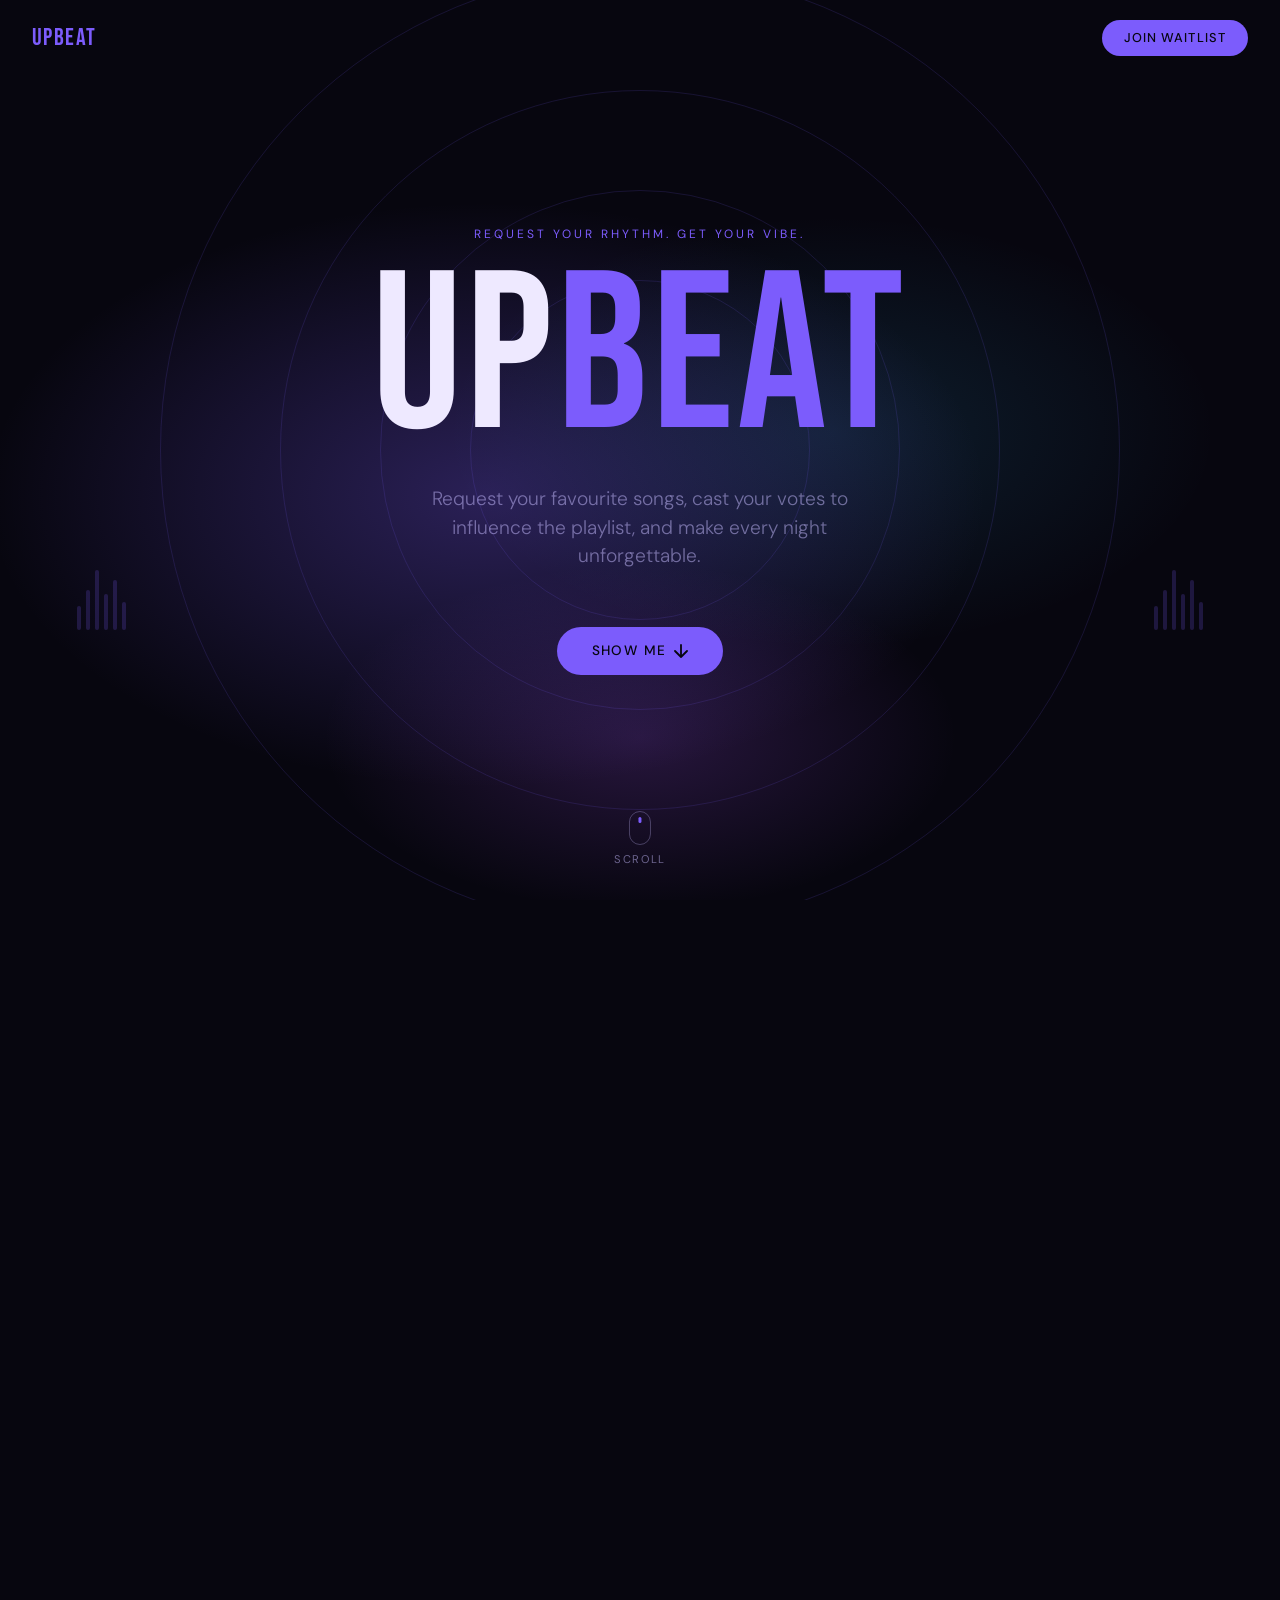
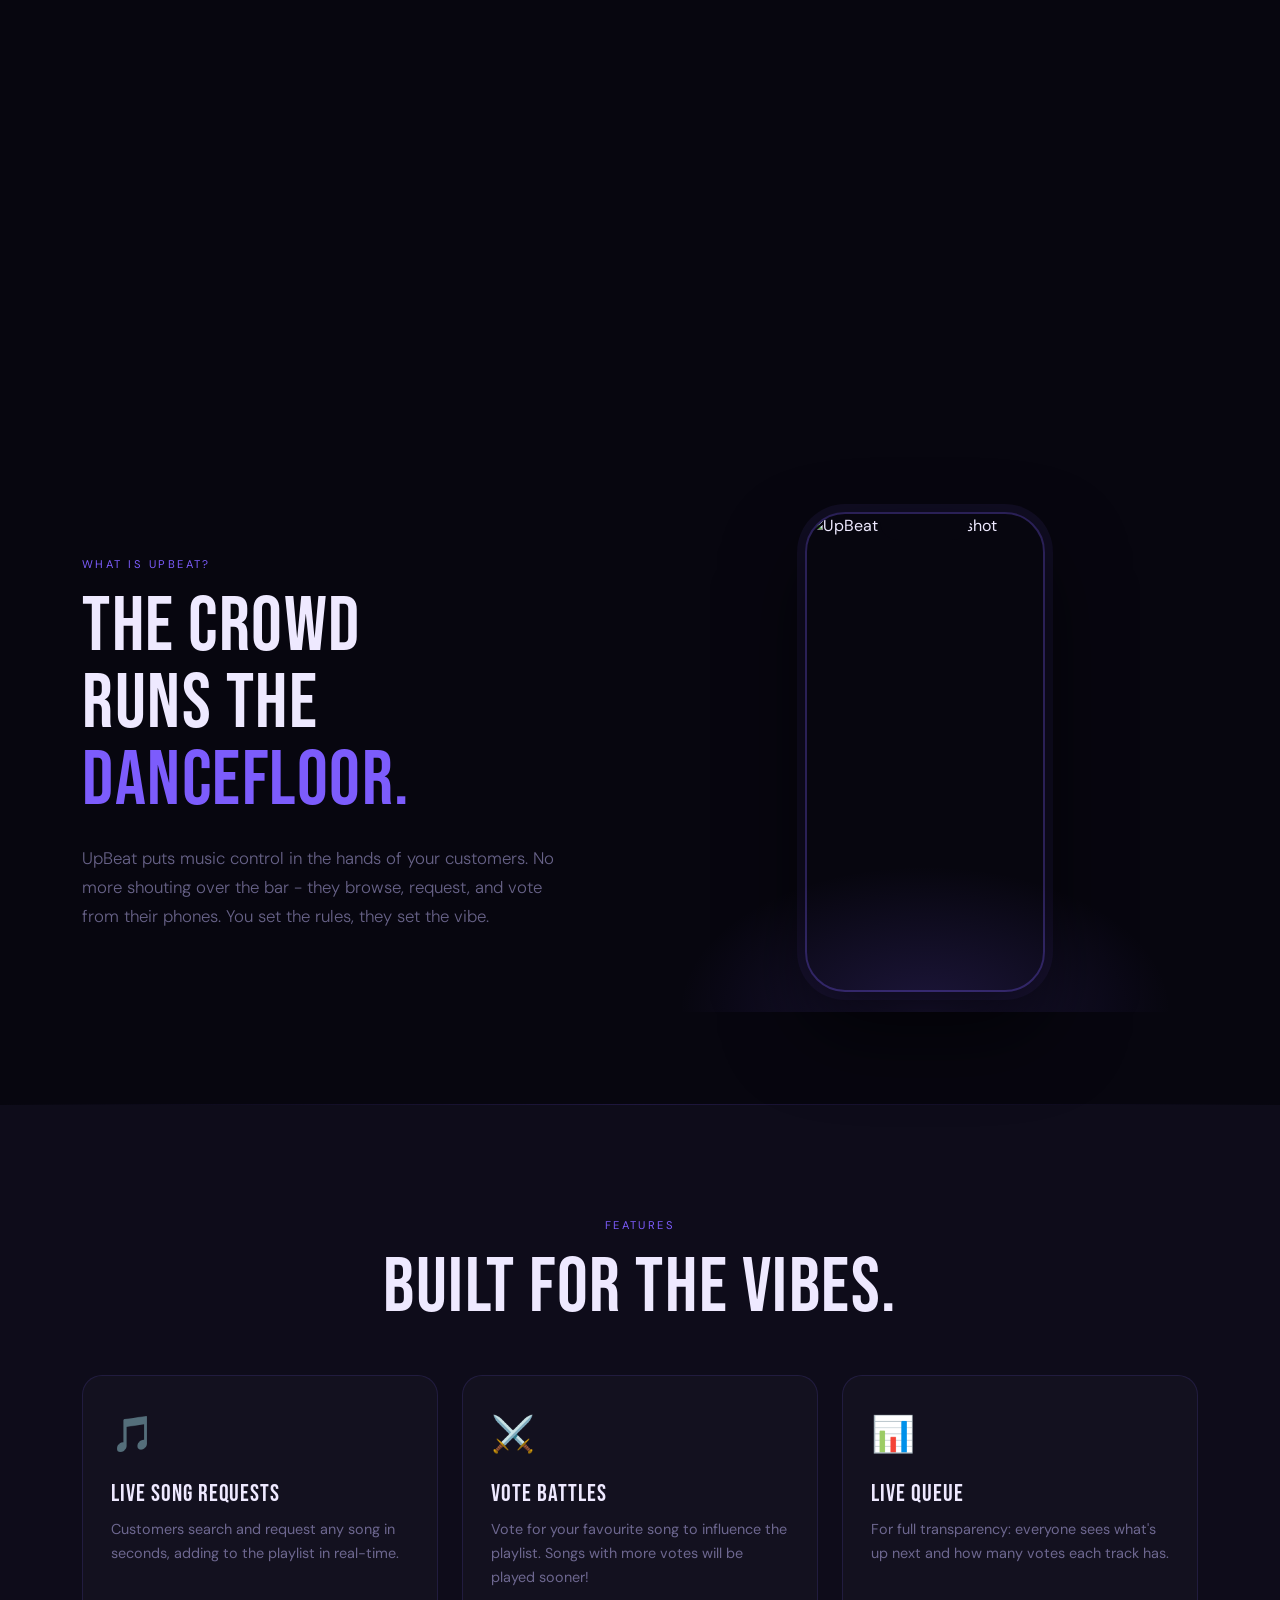
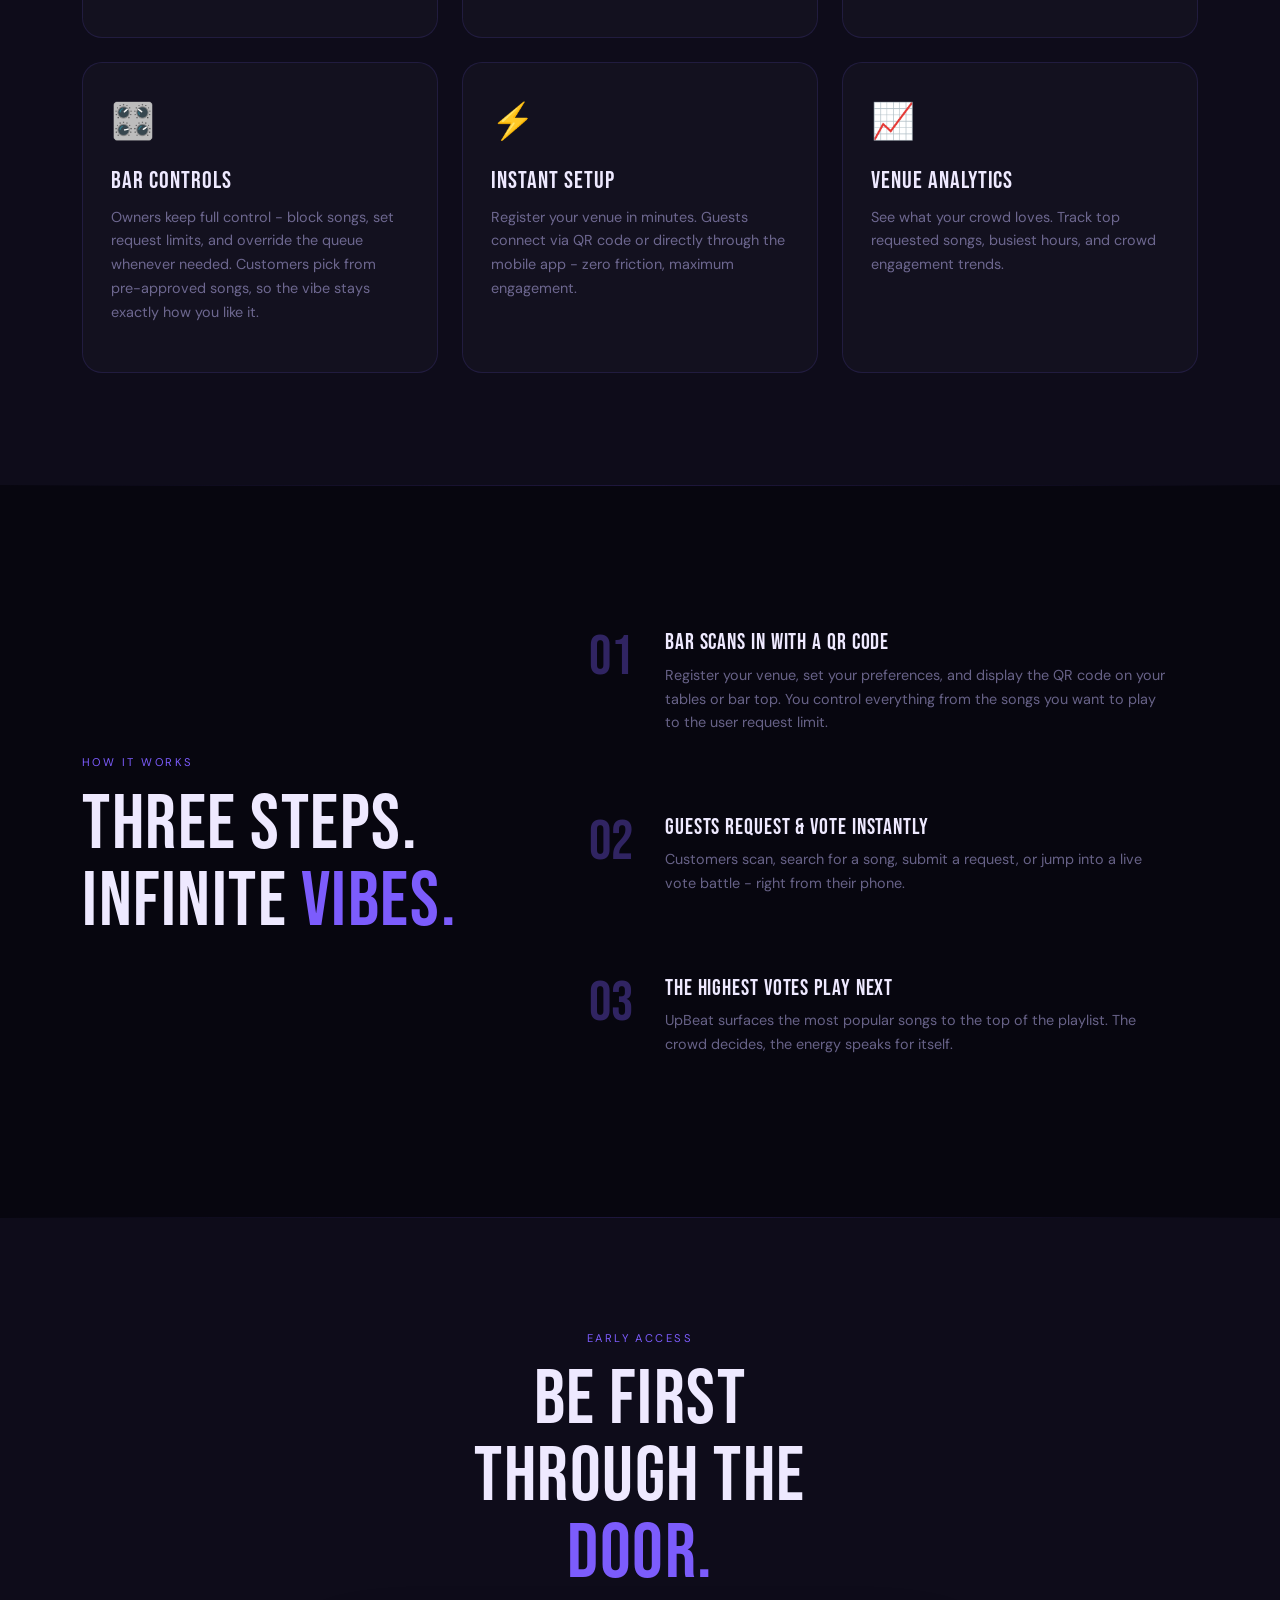
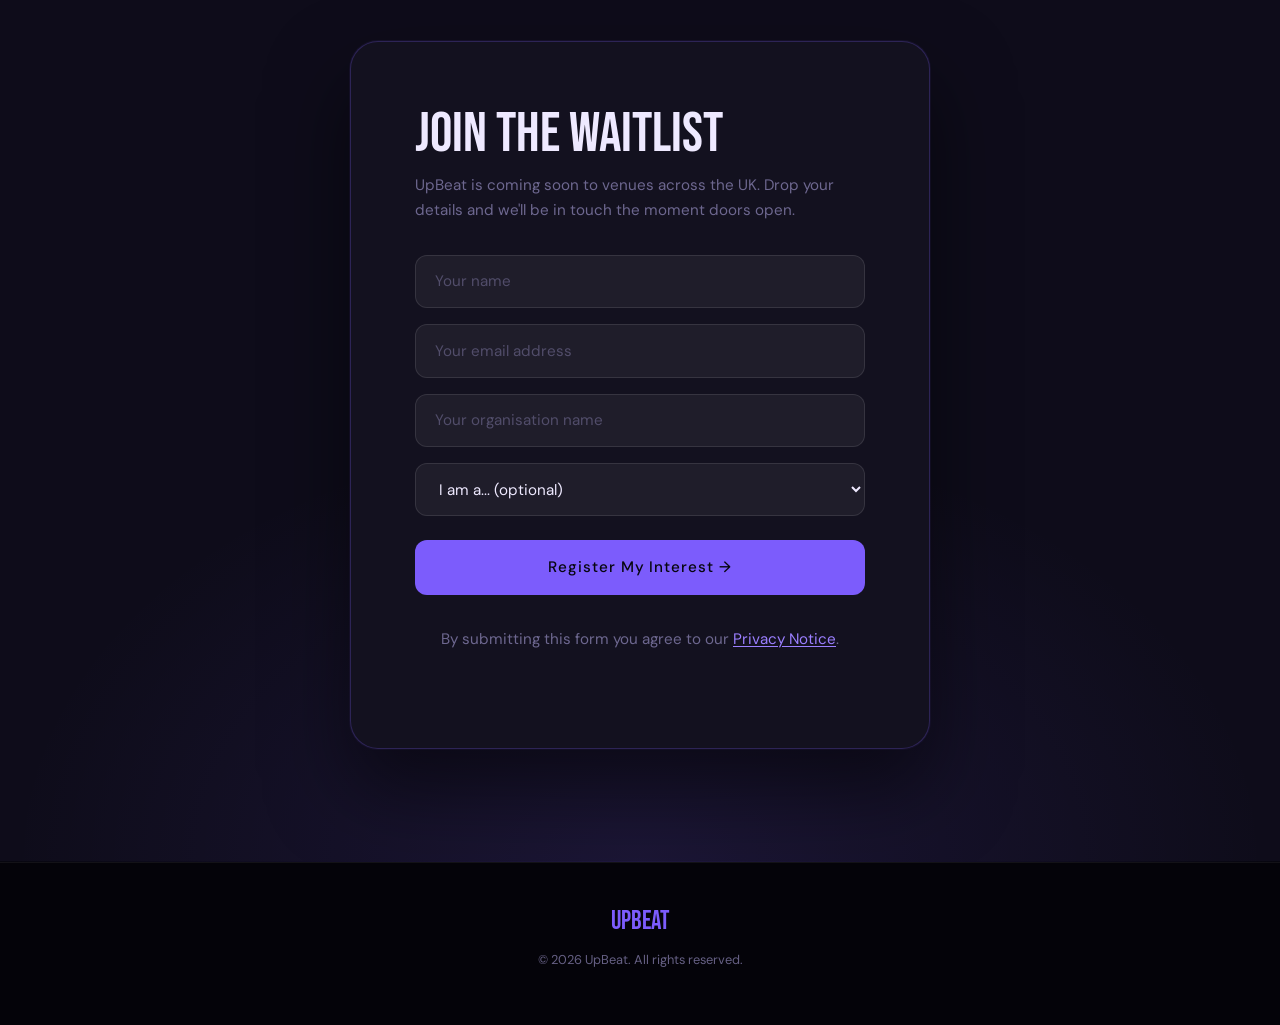
==== index.html @ 0ee744d4 "Rearrange folder structure" ====
<!DOCTYPE html>
<html lang="en">

<head>
    <meta charset="UTF-8" />
    <meta name="viewport" content="width=device-width, initial-scale=1.0" />

    <title>UpBeat - Request your rhythm. Get your vibe.</title>
    <link rel="icon" type="image/x-icon" href="images/favicon.png">

    <link href="https://cdn.jsdelivr.net/npm/bootstrap@5.3.3/dist/css/bootstrap.min.css" rel="stylesheet" />
    <link
        href="https://fonts.googleapis.com/css2?family=Bebas+Neue&family=DM+Sans:ital,opsz,wght@0,9..40,300;0,9..40,400;0,9..40,500;1,9..40,300&display=swap"
        rel="stylesheet" />
    <link href="css/styles.css" rel="stylesheet" />
</head>

<body>
    <!-- NAV -->
    <nav id="main-nav">
        <span class="nav-logo">UpBeat</span>
        <a href="#waitlist" class="nav-cta">Join Waitlist</a>
    </nav>

    <!-- HERO -->
    <section id="hero">
        <div class="hero-glow"></div>
        <div class="rings">
            <div class="ring"></div>
            <div class="ring"></div>
            <div class="ring"></div>
            <div class="ring"></div>
        </div>
        <div class="soundbars left">
            <div class="bar"></div>
            <div class="bar"></div>
            <div class="bar"></div>
            <div class="bar"></div>
            <div class="bar"></div>
            <div class="bar"></div>
        </div>
        <div class="soundbars right">
            <div class="bar"></div>
            <div class="bar"></div>
            <div class="bar"></div>
            <div class="bar"></div>
            <div class="bar"></div>
            <div class="bar"></div>
        </div>
        <div class="hero-content">
            <p class="hero-eyebrow">Request your rhythm. Get your vibe.</p>
            <h1 class="hero-title">UP<span>BEAT</span></h1>
            <p class="hero-sub">Request your favourite songs, cast your votes to influence the playlist, and make every night unforgettable.</p>
            <a href="#" class="hero-btn" id="show-me-btn">
                Show Me
                <svg width="14" height="14" viewBox="0 0 14 14" fill="none">
                    <path d="M7 1v12M1 7l6 6 6-6" stroke="currentColor" stroke-width="1.8" stroke-linecap="round" stroke-linejoin="round" />
                </svg>
            </a>
        </div>
        <div class="scroll-hint">
            <div class="mouse"></div><span>Scroll</span>
        </div>
    </section>

    <!-- LOGO ZOOM ZONE -->
    <div id="zoom-zone">
        <div id="zoom-overlay">
            <span id="zoom-logo">UPBEAT</span>
        </div>
    </div>

    <!-- MAIN CONTENT -->
    <div id="main-content">

        <!-- What is UpBeat? -->
        <section class="section-dark" id="intro">
            <div class="container">
                <div class="row align-items-center gy-5">
                    <div class="col-lg-6 reveal">
                        <p class="label">What is UpBeat?</p>
                        <h2 class="section-title mb-4">The crowd<br />runs the<br /><span style="color:var(--primary)">dancefloor.</span></h2>
                        <p class="section-body">UpBeat puts music control in the hands of your customers. No more shouting over the bar - they browse, request, and vote from their phones. You set the rules, they set the vibe.</p>
                    </div>
                    <div class="col-lg-6 reveal" style="transition-delay:0.15s">
                        <div style="position:relative;">
                            <div class="phone-glow"></div>
                            <div class="phone-mock">
                                <img src="./app-screenshot.png" alt="UpBeat app screenshot" style="width:100%;height:100%;object-fit:cover;display:block;" />
                            </div>
                        </div>
                    </div>
                </div>
            </div>
        </section>

        <div class="accent-divider"></div>

        <!-- Features -->
        <section class="section-mid">
            <div class="container">
                <div class="text-center mb-5 reveal">
                    <p class="label">Features</p>
                    <h2 class="section-title">Built for the vibes.</h2>
                </div>
                <div class="row g-4">
                    <div class="col-md-6 col-lg-4 reveal" style="transition-delay:0.05s">
                        <div class="feat-card"><span class="feat-icon">🎵</span>
                            <h4>Live Song Requests</h4>
                            <p>Customers search and request any song in seconds, adding to the playlist in real-time.</p>
                        </div>
                    </div>
                    <div class="col-md-6 col-lg-4 reveal" style="transition-delay:0.1s">
                        <div class="feat-card"><span class="feat-icon">⚔️</span>
                            <h4>Vote Battles</h4>
                            <p>Vote for your favourite song to influence the playlist. Songs with more votes will be played sooner!</p>
                        </div>
                    </div>
                    <div class="col-md-6 col-lg-4 reveal" style="transition-delay:0.15s">
                        <div class="feat-card"><span class="feat-icon">📊</span>
                            <h4>Live Queue</h4>
                            <p>For full transparency: everyone sees what's up next and how many votes each track has.</p>
                        </div>
                    </div>
                    <div class="col-md-6 col-lg-4 reveal" style="transition-delay:0.2s">
                        <div class="feat-card"><span class="feat-icon">🎛️</span>
                            <h4>Bar Controls</h4>
                            <p>Owners keep full control - block songs, set request limits, and override the queue whenever needed. Customers pick from pre-approved songs, so the vibe stays exactly how you like it.</p>
                        </div>
                    </div>
                    <div class="col-md-6 col-lg-4 reveal" style="transition-delay:0.25s">
                        <div class="feat-card"><span class="feat-icon">⚡</span>
                            <h4>Instant Setup</h4>
                            <p>Register your venue in minutes. Guests connect via QR code or directly through the mobile app - zero friction, maximum engagement.</p>
                        </div>
                    </div>
                    <div class="col-md-6 col-lg-4 reveal" style="transition-delay:0.3s">
                        <div class="feat-card"><span class="feat-icon">📈</span>
                            <h4>Venue Analytics</h4>
                            <p>See what your crowd loves. Track top requested songs, busiest hours, and crowd engagement trends.</p>
                        </div>
                    </div>
                </div>
            </div>
        </section>

        <div class="accent-divider"></div>

        <!-- How It Works -->
        <section class="section-dark">
            <div class="container">
                <div class="row gy-5 align-items-center">
                    <div class="col-lg-5 reveal">
                        <p class="label">How It Works</p>
                        <h2 class="section-title mb-2">Three steps.<br />Infinite <span style="color:var(--primary)">vibes.</span></h2>
                    </div>
                    <div class="col-lg-7">
                        <div class="step reveal">
                            <div class="step-num">01</div>
                            <div class="step-text">
                                <h5>Bar scans in with a QR code</h5>
                                <p>Register your venue, set your preferences, and display the QR code on your tables or bar top. You control everything from the songs you want to play to the user request limit.</p>
                            </div>
                        </div>
                        <div class="step reveal" style="transition-delay:0.1s">
                            <div class="step-num">02</div>
                            <div class="step-text">
                                <h5>Guests request & vote instantly</h5>
                                <p>Customers scan, search for a song, submit a request, or jump into a live vote battle - right from their phone.</p>
                            </div>
                        </div>
                        <div class="step reveal" style="transition-delay:0.2s">
                            <div class="step-num">03</div>
                            <div class="step-text">
                                <h5>The highest votes play next</h5>
                                <p>UpBeat surfaces the most popular songs to the top of the playlist. The crowd decides, the energy speaks for itself.</p>
                            </div>
                        </div>
                    </div>
                </div>
            </div>
        </section>

        <div class="accent-divider"></div>

        <!-- Join Waitlist -->
        <section id="waitlist" class="section-mid">
            <div class="container">
                <div class="text-center mb-5 reveal">
                    <p class="label">Early Access</p>
                    <h2 class="section-title">Be first<br />through the<br /><span style="color:var(--primary)">door.</span></h2>
                </div>
                <div class="waitlist-box reveal">
                    <div id="form-area">
                        <h2>Join the waitlist</h2>
                        <p>UpBeat is coming soon to venues across the UK. Drop your details and we'll be in touch the moment doors open.</p>
                        <form id="waitlist-form" onsubmit="handleSubmit(event)" novalidate>
                            <div class="form-group"><input type="text" class="form-control-dark" id="wb-name" placeholder="Your name" required /></div>
                            <div class="form-group"><input type="email" class="form-control-dark" id="wb-email" placeholder="Your email address" required /></div>
                            <div class="form-group"><input type="text" class="form-control-dark" id="wb-org"  placeholder="Your organisation name" required /></div>
                            <div class="form-group">
                                <select class="form-control-dark" id="wb-role">
                                    <option value="" disabled selected>I am a... (optional)</option>
                                    <option>Venue Owner or Manager</option>
                                    <option>DJ or Entertainer</option>
                                    <option>Bartender</option>
                                    <option>Other</option>
                                </select>
                            </div>
                            <button type="submit" class="submit-btn">Register My Interest →</button>
                        </form>
                        <p></p>
                        <p class="privacy-note">By submitting this form you agree to our <a href="privacy.html">Privacy Notice</a>.</p>
                    </div>
                    <div class="success-msg" id="success-msg">
                        <div class="checkmark">🎵</div>
                        <h3>You're on the list!</h3>
                        <p>We'll be in touch as soon as UpBeat opens up. Get ready to turn up the volume.</p>
                    </div>
                </div>
            </div>
        </section>

        <div class="accent-divider"></div>

        <footer>
            <div class="footer-logo">UPBEAT</div>
            <p>© <span id="copyright-year"></span> UpBeat. All rights reserved.</p>
        </footer>
    </div>

    <script src="https://cdn.jsdelivr.net/npm/bootstrap@5.3.3/dist/js/bootstrap.bundle.min.js"></script>
    <script src="scripts/hero.js"></script>
    <script src="scripts/form.js"></script>
    <script src="scripts/footer.js"></script>
</body>

</html>
---- css/styles.css ----
:root {
    --primary: #7C5CFC;
    --primary-light: #9B7FFF;
    --secondary: #A855F7;
    --dark: #07060F;
    --mid: #0E0C1A;
    --surface: #13111F;
    --text: #EEE9FF;
    --muted: rgba(200, 190, 255, 0.5);
}

* {
    margin: 0;
    padding: 0;
    box-sizing: border-box;
}

html {
    scroll-behavior: smooth;
}

body {
    background: var(--dark);
    color: var(--text);
    font-family: 'DM Sans', sans-serif;
    overflow-x: hidden;
}

/* ── NAV ── */
nav {
    position: fixed;
    top: 0;
    left: 0;
    right: 0;
    z-index: 200;
    padding: 1.25rem 2rem;
    display: flex;
    justify-content: space-between;
    align-items: center;
    transition: background 0.4s, backdrop-filter 0.4s;
}

nav.scrolled {
    background: rgba(7, 6, 15, 0.88);
    backdrop-filter: blur(18px);
    border-bottom: 1px solid rgba(124, 92, 252, 0.18);
}

.nav-logo {
    font-family: 'Bebas Neue', sans-serif;
    font-size: 1.5rem;
    letter-spacing: 0.06em;
    color: var(--primary);
    opacity: 0;
    transition: opacity 0.4s;
}

nav.scrolled .nav-logo {
    opacity: 1;
}

.nav-cta {
    background: var(--primary);
    color: var(--dark);
    font-size: 0.8rem;
    font-weight: 500;
    letter-spacing: 0.08em;
    text-transform: uppercase;
    padding: 0.5rem 1.4rem;
    border-radius: 100px;
    text-decoration: none;
    transition: background 0.2s, transform 0.2s;
}

.nav-cta:hover {
    background: var(--primary-light);
    transform: scale(1.04);
    color: var(--dark);
}

/* ── HERO ── */
#hero {
    position: relative;
    height: 100vh;
    display: flex;
    flex-direction: column;
    align-items: center;
    justify-content: center;
    overflow: hidden;
}

.hero-glow {
    position: absolute;
    inset: 0;
    background:
        radial-gradient(ellipse 60% 50% at 38% 55%, rgba(124, 92, 252, 0.30) 0%, transparent 65%),
        radial-gradient(ellipse 50% 40% at 65% 48%, rgba(56, 189, 248, 0.13) 0%, transparent 60%),
        radial-gradient(ellipse 45% 35% at 50% 82%, rgba(168, 85, 247, 0.20) 0%, transparent 55%);
    animation: pulse-glow 4s ease-in-out infinite alternate;
}

@keyframes pulse-glow {
    from {
        opacity: 0.7;
        transform: scale(1);
    }

    to {
        opacity: 1;
        transform: scale(1.08);
    }
}

.rings {
    position: absolute;
    top: 50%;
    left: 50%;
    transform: translate(-50%, -50%);
    pointer-events: none;
}

.ring {
    position: absolute;
    border-radius: 50%;
    border: 1px solid rgba(124, 92, 252, 0.15);
    top: 50%;
    left: 50%;
    transform: translate(-50%, -50%);
    animation: ring-expand 5s ease-out infinite;
}

.ring:nth-child(1) {
    width: 340px;
    height: 340px;
    animation-delay: 0s;
}

.ring:nth-child(2) {
    width: 520px;
    height: 520px;
    animation-delay: 1s;
}

.ring:nth-child(3) {
    width: 720px;
    height: 720px;
    animation-delay: 2s;
}

.ring:nth-child(4) {
    width: 960px;
    height: 960px;
    animation-delay: 3s;
}

@keyframes ring-expand {
    0% {
        opacity: 0;
        transform: translate(-50%, -50%) scale(0.6);
    }

    30% {
        opacity: 1;
    }

    100% {
        opacity: 0;
        transform: translate(-50%, -50%) scale(1.15);
    }
}

.soundbars {
    position: absolute;
    bottom: 30%;
    display: flex;
    gap: 5px;
    align-items: flex-end;
    opacity: 0.2;
}

.soundbars.left {
    left: 6%;
}

.soundbars.right {
    right: 6%;
}

.bar {
    width: 4px;
    border-radius: 2px;
    background: var(--primary);
    animation: bar-dance 1.2s ease-in-out infinite alternate;
}

.bar:nth-child(1) {
    height: 24px;
    animation-delay: 0.0s;
}

.bar:nth-child(2) {
    height: 40px;
    animation-delay: 0.2s;
}

.bar:nth-child(3) {
    height: 60px;
    animation-delay: 0.1s;
}

.bar:nth-child(4) {
    height: 36px;
    animation-delay: 0.3s;
}

.bar:nth-child(5) {
    height: 50px;
    animation-delay: 0.15s;
}

.bar:nth-child(6) {
    height: 28px;
    animation-delay: 0.25s;
}

@keyframes bar-dance {
    from {
        transform: scaleY(0.4);
    }

    to {
        transform: scaleY(1.0);
    }
}

.hero-content {
    position: relative;
    z-index: 2;
    text-align: center;
    padding: 0 1.5rem;
}

.hero-eyebrow {
    font-size: 0.75rem;
    letter-spacing: 0.25em;
    text-transform: uppercase;
    color: var(--primary);
    margin-bottom: 1rem;
    opacity: 0;
    animation: fade-up 0.8s 0.3s forwards;
}

.hero-title {
    font-family: 'Bebas Neue', sans-serif;
    font-size: clamp(5rem, 18vw, 14rem);
    line-height: 0.9;
    letter-spacing: 0.02em;
    color: var(--text);
    opacity: 0;
    animation: fade-up 0.8s 0.5s forwards;
}

.hero-title span {
    color: var(--primary);
}

.hero-sub {
    margin-top: 1.5rem;
    font-size: clamp(0.95rem, 2.5vw, 1.2rem);
    color: var(--muted);
    font-weight: 300;
    max-width: 420px;
    margin-left: auto;
    margin-right: auto;
    opacity: 0;
    animation: fade-up 0.8s 0.7s forwards;
}

.hero-btn {
    display: inline-flex;
    align-items: center;
    gap: 0.5rem;
    margin-top: 2.5rem;
    background: var(--primary);
    color: var(--dark);
    font-weight: 500;
    font-size: 0.85rem;
    letter-spacing: 0.1em;
    text-transform: uppercase;
    padding: 0.85rem 2.2rem;
    border-radius: 100px;
    text-decoration: none;
    opacity: 0;
    animation: fade-up 0.8s 0.9s forwards;
    transition: transform 0.2s, background 0.2s, box-shadow 0.2s;
}

.hero-btn:hover {
    transform: scale(1.05);
    background: var(--primary-light);
    color: var(--dark);
    box-shadow: 0 0 32px rgba(124, 92, 252, 0.5);
}

.hero-btn svg {
    transition: transform 0.2s;
}

.hero-btn:hover svg {
    transform: translateY(3px);
}

@keyframes fade-up {
    from {
        opacity: 0;
        transform: translateY(24px);
    }

    to {
        opacity: 1;
        transform: translateY(0);
    }
}

.scroll-hint {
    position: absolute;
    bottom: 2rem;
    left: 50%;
    transform: translateX(-50%);
    z-index: 2;
    display: flex;
    flex-direction: column;
    align-items: center;
    gap: 0.4rem;
    color: var(--muted);
    font-size: 0.7rem;
    letter-spacing: 0.15em;
    text-transform: uppercase;
    opacity: 0;
    animation: fade-in 1s 1.5s forwards;
}

.scroll-hint .mouse {
    width: 22px;
    height: 34px;
    border: 1.5px solid rgba(200, 190, 255, 0.3);
    border-radius: 11px;
    position: relative;
}

.scroll-hint .mouse::before {
    content: '';
    position: absolute;
    width: 3px;
    height: 6px;
    background: var(--primary);
    border-radius: 2px;
    top: 5px;
    left: 50%;
    transform: translateX(-50%);
    animation: scroll-dot 1.8s ease-in-out infinite;
}

@keyframes scroll-dot {

    0%,
    100% {
        opacity: 1;
        transform: translateX(-50%) translateY(0);
    }

    70% {
        opacity: 0;
        transform: translateX(-50%) translateY(10px);
    }
}

@keyframes fade-in {
    to {
        opacity: 1;
    }
}

/* ── LOGO ZOOM ── */
#zoom-zone {
    position: relative;
    height: 300vh;
}

#zoom-overlay {
    position: fixed;
    inset: 0;
    z-index: 10;
    display: flex;
    align-items: center;
    justify-content: center;
    pointer-events: none;
    opacity: 0;
    transition: opacity 0.05s linear;
}

#zoom-logo {
    font-family: 'Bebas Neue', sans-serif;
    font-size: clamp(4rem, 14vw, 10rem);
    color: var(--primary);
    letter-spacing: 0.06em;
    transform-origin: center center;
    will-change: transform, opacity;
    display: block;
}

/* ── SECTIONS ── */
.section-dark {
    background: var(--dark);
    padding: 7rem 0;
}

.section-mid {
    background: var(--mid);
    padding: 7rem 0;
}

.label {
    font-size: 0.7rem;
    letter-spacing: 0.22em;
    text-transform: uppercase;
    color: var(--primary);
    margin-bottom: 1rem;
}

.section-title {
    font-family: 'Bebas Neue', sans-serif;
    font-size: clamp(2.6rem, 6vw, 5rem);
    line-height: 1;
    letter-spacing: 0.02em;
}

.section-body {
    color: var(--muted);
    font-size: 1.05rem;
    font-weight: 300;
    line-height: 1.75;
    max-width: 480px;
}

.feat-card {
    background: var(--surface);
    border: 1px solid rgba(124, 92, 252, 0.14);
    border-radius: 20px;
    padding: 2rem 1.75rem;
    height: 100%;
    transition: border-color 0.3s, transform 0.3s, box-shadow 0.3s;
    position: relative;
    overflow: hidden;
}

.feat-card::before {
    content: '';
    position: absolute;
    inset: 0;
    background: radial-gradient(circle at top left, rgba(124, 92, 252, 0.09) 0%, transparent 60%);
    opacity: 0;
    transition: opacity 0.3s;
}

.feat-card:hover {
    border-color: rgba(124, 92, 252, 0.5);
    transform: translateY(-6px);
    box-shadow: 0 24px 60px rgba(0, 0, 0, 0.5);
}

.feat-card:hover::before {
    opacity: 1;
}

.feat-icon {
    font-size: 2.2rem;
    margin-bottom: 1.2rem;
    display: block;
}

.feat-card h4 {
    font-family: 'Bebas Neue', sans-serif;
    font-size: 1.5rem;
    letter-spacing: 0.04em;
    margin-bottom: 0.6rem;
}

.feat-card p {
    font-size: 0.9rem;
    color: var(--muted);
    line-height: 1.65;
}

.step {
    display: flex;
    gap: 1.75rem;
    align-items: flex-start;
    padding: 2rem;
    border-radius: 16px;
    transition: background 0.3s;
}

.step:hover {
    background: rgba(124, 92, 252, 0.06);
}

.step-num {
    font-family: 'Bebas Neue', sans-serif;
    font-size: 3.5rem;
    color: var(--primary);
    opacity: 0.35;
    line-height: 1;
    min-width: 3rem;
}

.step-text h5 {
    font-family: 'Bebas Neue', sans-serif;
    font-size: 1.4rem;
    letter-spacing: 0.04em;
    margin-bottom: 0.4rem;
}

.step-text p {
    font-size: 0.9rem;
    color: var(--muted);
    line-height: 1.65;
}

.phone-mock {
    position: relative;
    width: 240px;
    height: 480px;
    border-radius: 40px;
    overflow: hidden;
    border: 2px solid rgba(124, 92, 252, 0.3);
    box-shadow: 0 40px 80px rgba(0, 0, 0, 0.6), 0 0 0 8px rgba(124, 92, 252, 0.08);
    margin: 0 auto;
}

.phone-mock::before {
    content: '';
    position: absolute;
    top: 0;
    left: 50%;
    transform: translateX(-50%);
    width: 90px;
    height: 26px;
    background: var(--dark);
    border-radius: 0 0 18px 18px;
    z-index: 2;
}

.phone-glow {
    position: absolute;
    inset: -20px;
    background: radial-gradient(ellipse 60% 40% at 50% 100%, rgba(124, 92, 252, 0.18) 0%, transparent 70%);
    pointer-events: none;
}

.accent-divider {
    height: 1px;
    background: linear-gradient(90deg, transparent, var(--primary), transparent);
    opacity: 0.2;
}

/* ── WAITLIST ── */
#waitlist {
    position: relative;
    overflow: hidden;
}

#waitlist::before {
    content: '';
    position: absolute;
    inset: 0;
    background: radial-gradient(ellipse 70% 50% at 50% 100%, rgba(124, 92, 252, 0.12) 0%, transparent 70%);
    pointer-events: none;
}

.waitlist-box {
    background: var(--surface);
    border: 1px solid rgba(124, 92, 252, 0.25);
    border-radius: 28px;
    padding: clamp(2rem, 5vw, 4rem);
    max-width: 580px;
    margin: 0 auto;
    position: relative;
    box-shadow: 0 40px 80px rgba(0, 0, 0, 0.5), 0 0 0 1px rgba(124, 92, 252, 0.08);
}

.waitlist-box h2 {
    font-family: 'Bebas Neue', sans-serif;
    font-size: clamp(2.2rem, 5vw, 3.5rem);
    line-height: 1.05;
    margin-bottom: 0.5rem;
}

.waitlist-box>div>p {
    color: var(--muted);
    font-size: 0.95rem;
    line-height: 1.65;
    margin-bottom: 2rem;
}

.form-group {
    margin-bottom: 1rem;
}

.form-control-dark {
    width: 100%;
    background: rgba(255, 255, 255, 0.05);
    border: 1px solid rgba(255, 255, 255, 0.1);
    border-radius: 12px;
    padding: 0.9rem 1.2rem;
    color: var(--text);
    font-family: 'DM Sans', sans-serif;
    font-size: 0.95rem;
    transition: border-color 0.2s, box-shadow 0.2s;
    outline: none;
}

.form-control-dark::placeholder {
    color: rgba(200, 190, 255, 0.3);
}

.form-control-dark:focus {
    border-color: rgba(124, 92, 252, 0.6);
    box-shadow: 0 0 0 3px rgba(124, 92, 252, 0.12);
    background: rgba(255, 255, 255, 0.07);
}

.form-control-dark option {
    background: var(--surface);
    color: var(--text);
}

.submit-btn {
    width: 100%;
    background: var(--primary);
    color: var(--dark);
    border: none;
    border-radius: 12px;
    padding: 1rem;
    font-family: 'DM Sans', sans-serif;
    font-weight: 500;
    font-size: 0.95rem;
    letter-spacing: 0.06em;
    cursor: pointer;
    transition: background 0.2s, transform 0.2s, box-shadow 0.2s;
    margin-top: 0.5rem;
}

.submit-btn:hover {
    background: var(--primary-light);
    transform: translateY(-2px);
    box-shadow: 0 12px 32px rgba(124, 92, 252, 0.4);
}

.form-note {
    font-size: 0.72rem;
    color: var(--muted);
    text-align: center;
    margin-top: 1rem;
}

.privacy-note {
    font-size: 0.72rem;
    color: var(--muted);
    text-align: center;
    margin-top: 0.4rem;
}

.privacy-note a {
    color: var(--primary-light);
    text-decoration: underline;
    text-underline-offset: 2px;
    transition: color 0.2s;
}

.privacy-note a:hover {
    color: var(--text);
}

.success-msg {
    display: none;
    text-align: center;
    padding: 2rem;
}

.success-msg .checkmark {
    font-size: 3rem;
    margin-bottom: 1rem;
}

.success-msg h3 {
    font-family: 'Bebas Neue', sans-serif;
    font-size: 2rem;
    color: var(--primary);
}

.success-msg p {
    color: var(--muted);
    font-size: 0.9rem;
}

/* ── FOOTER ── */
footer {
    background: #040309;
    border-top: 1px solid rgba(255, 255, 255, 0.06);
    padding: 2.5rem 0;
    text-align: center;
    color: var(--muted);
    font-size: 0.8rem;
}

.footer-logo {
    font-family: 'Bebas Neue', sans-serif;
    font-size: 1.6rem;
    color: var(--primary);
    margin-bottom: 0.5rem;
}

/* ── REVEAL ── */
.reveal {
    opacity: 0;
    transform: translateY(30px);
    transition: opacity 0.7s ease, transform 0.7s ease;
}

.reveal.visible {
    opacity: 1;
    transform: translateY(0);
}

@keyframes shake {

    0%,
    100% {
        transform: translateX(0);
    }

    20% {
        transform: translateX(-8px);
    }

    40% {
        transform: translateX(8px);
    }

    60% {
        transform: translateX(-5px);
    }

    80% {
        transform: translateX(5px);
    }
}

@media (max-width: 768px) {

    .soundbars.left,
    .soundbars.right {
        display: none;
    }

    .phone-mock {
        width: 200px;
        height: 400px;
    }
}
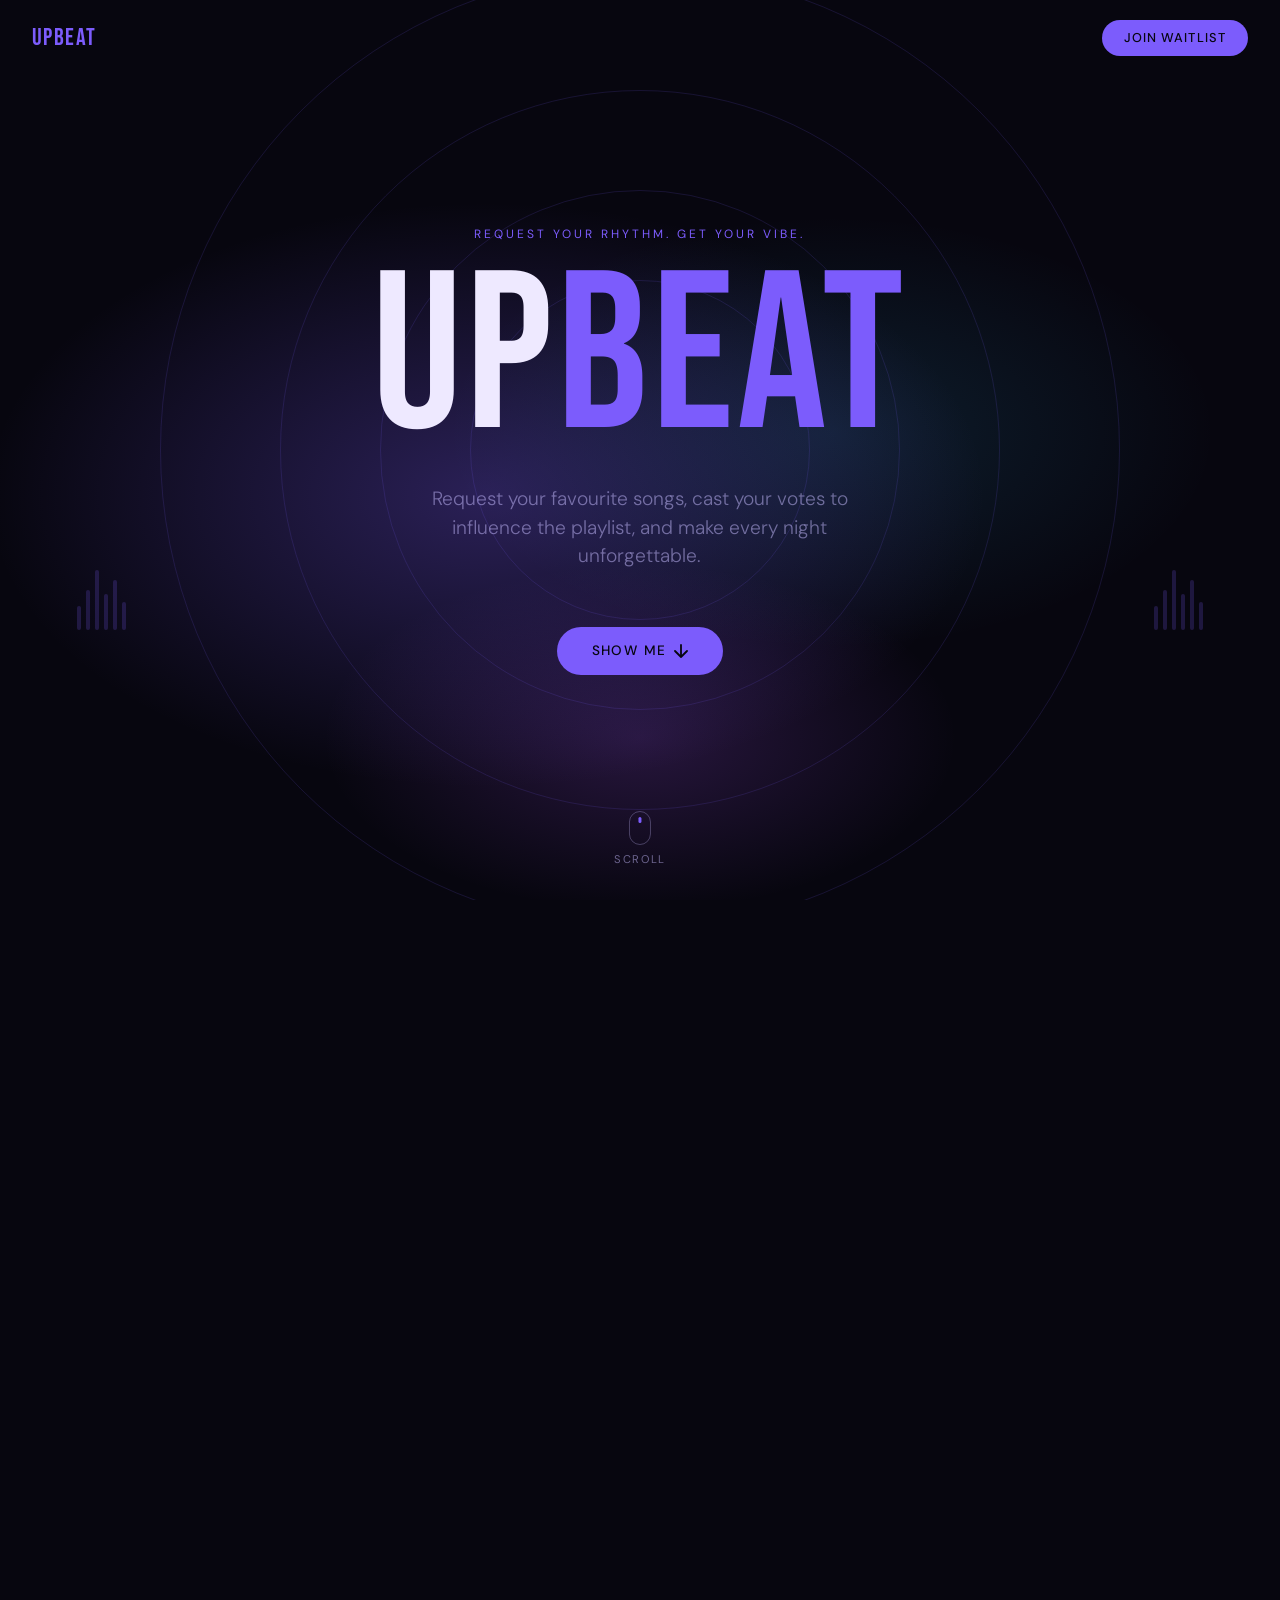
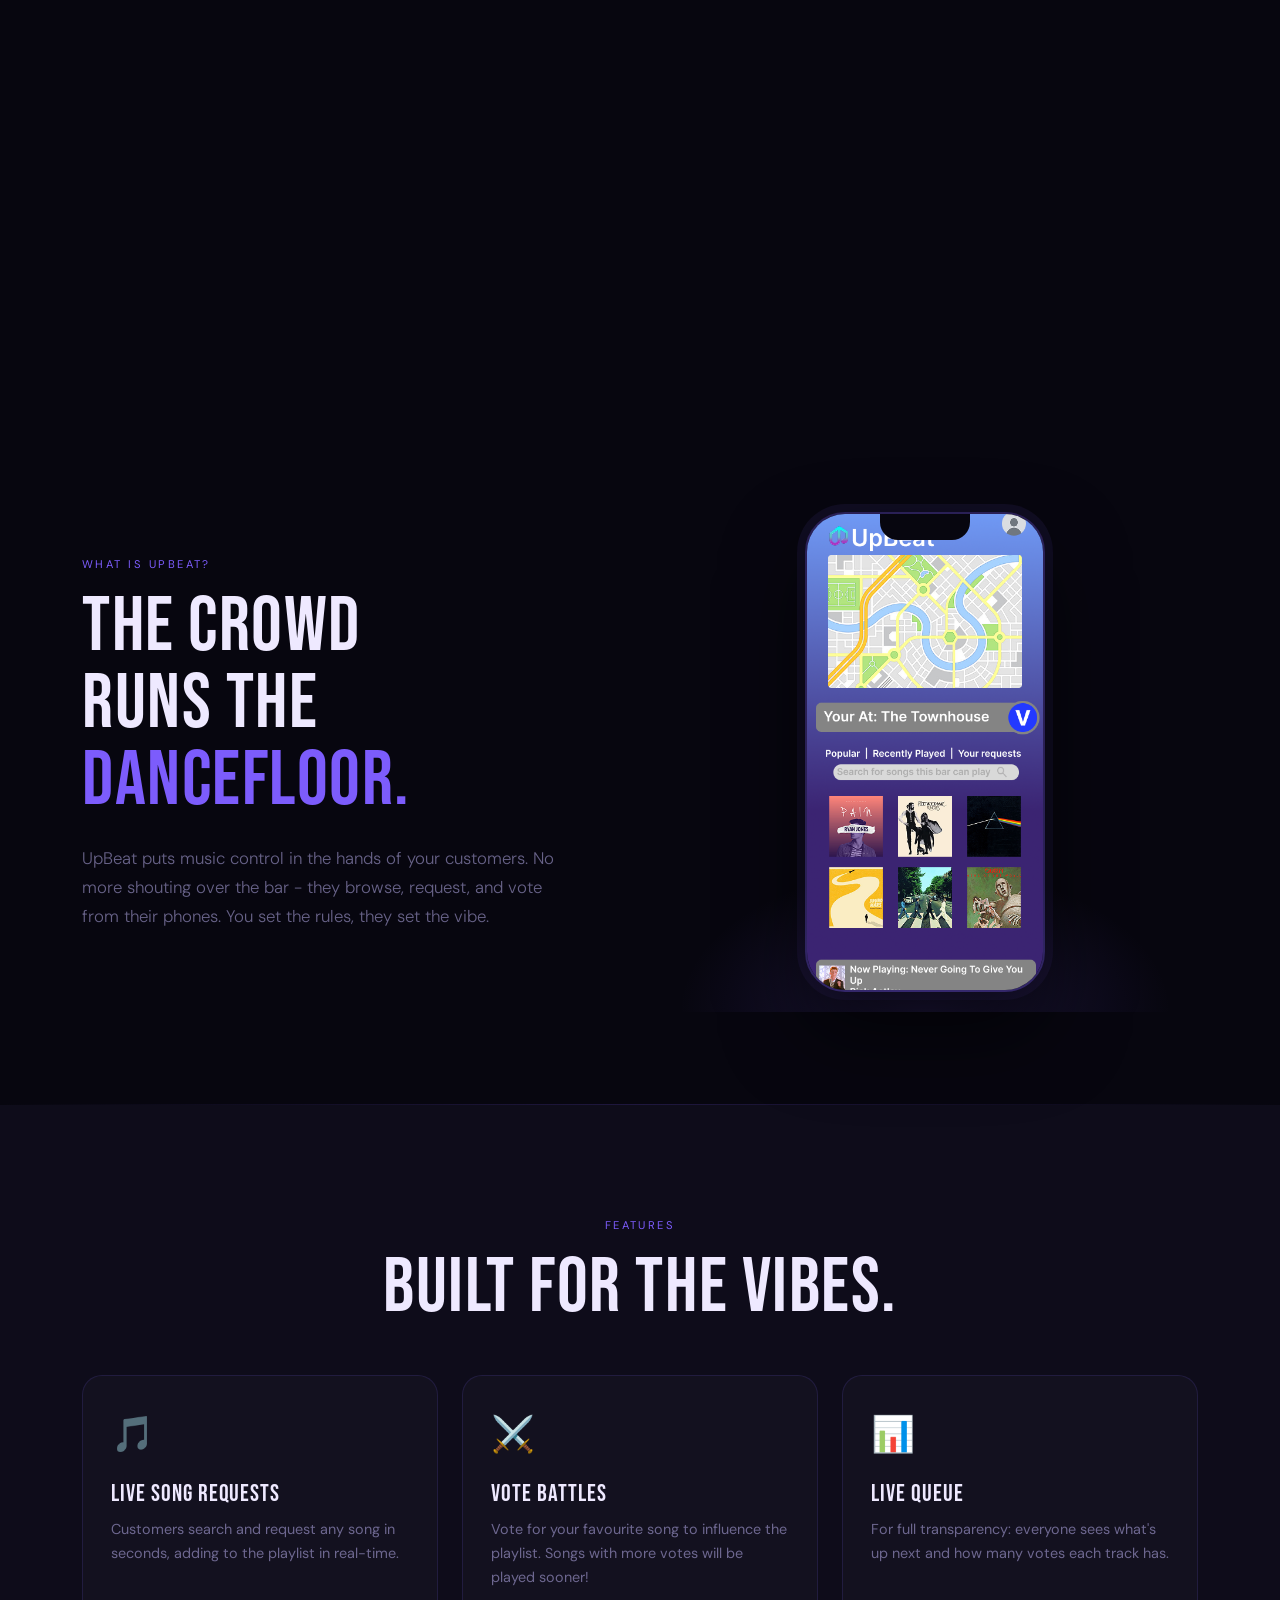
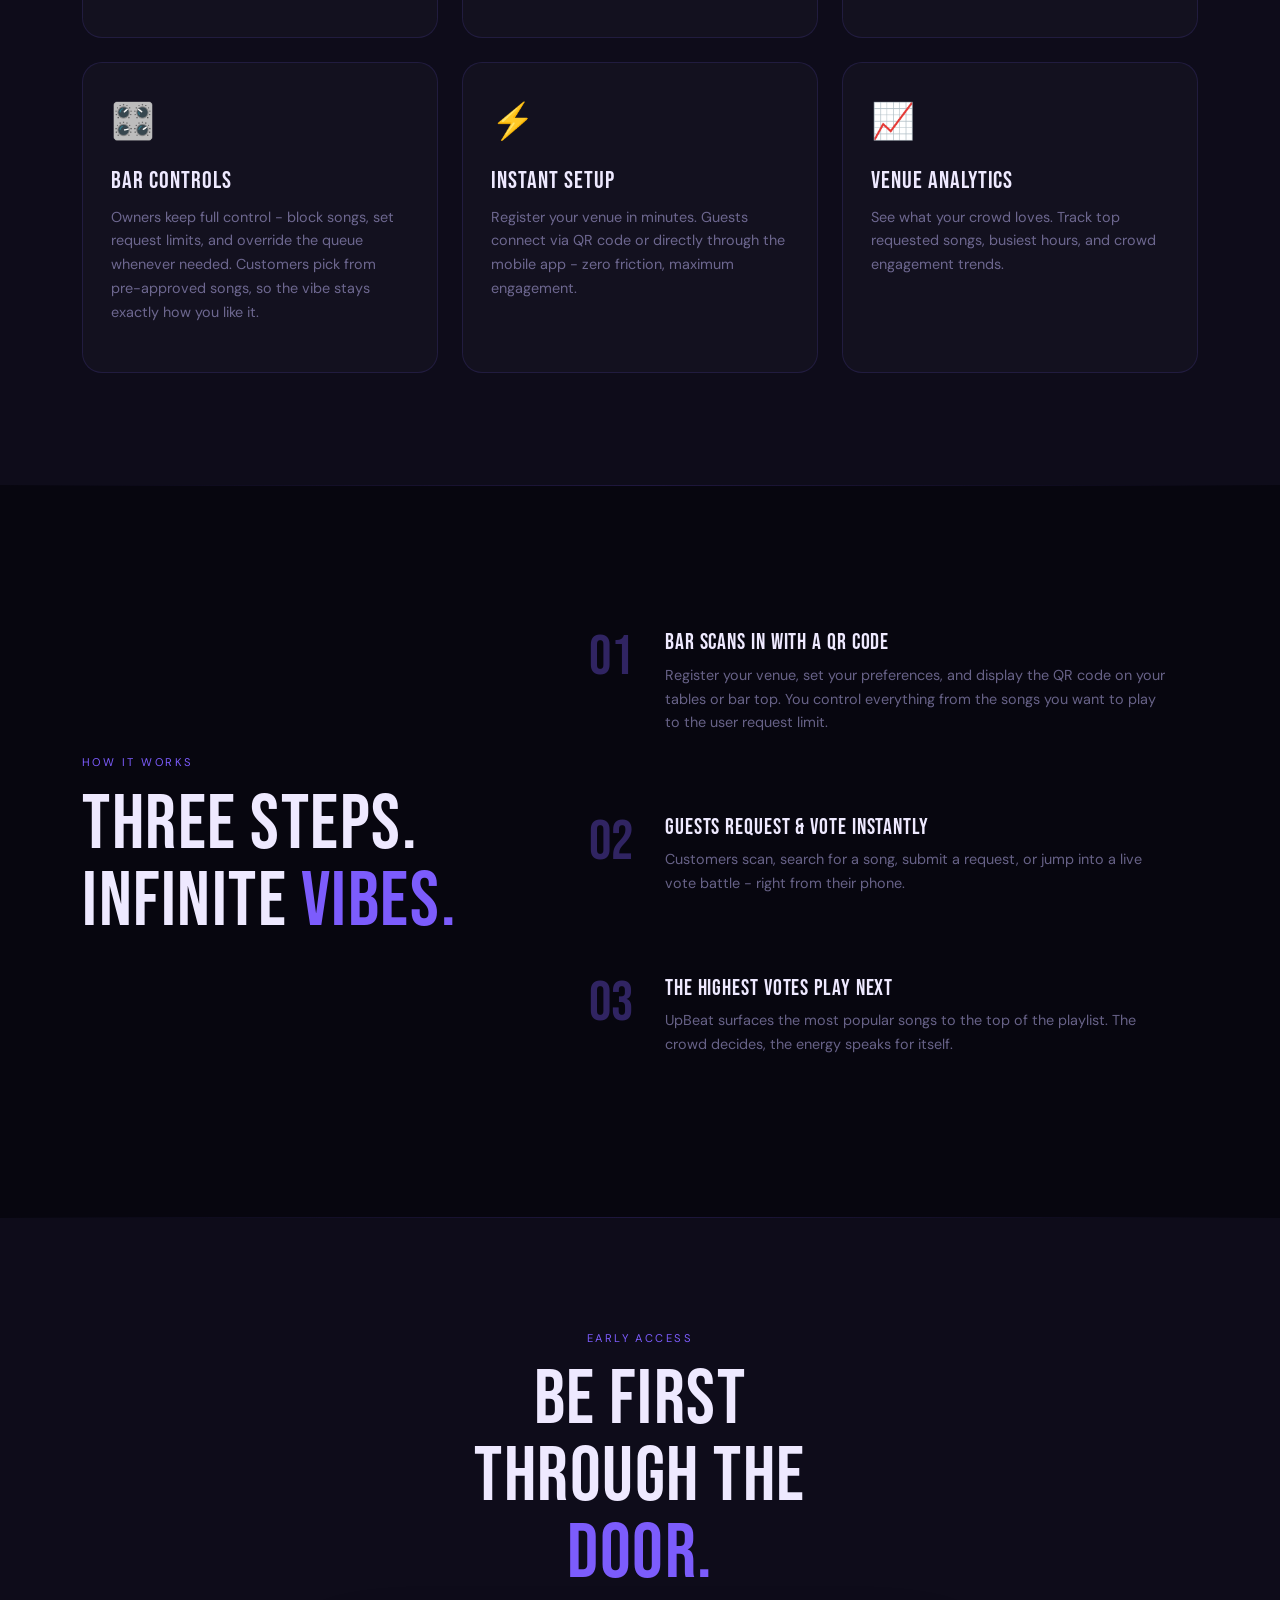
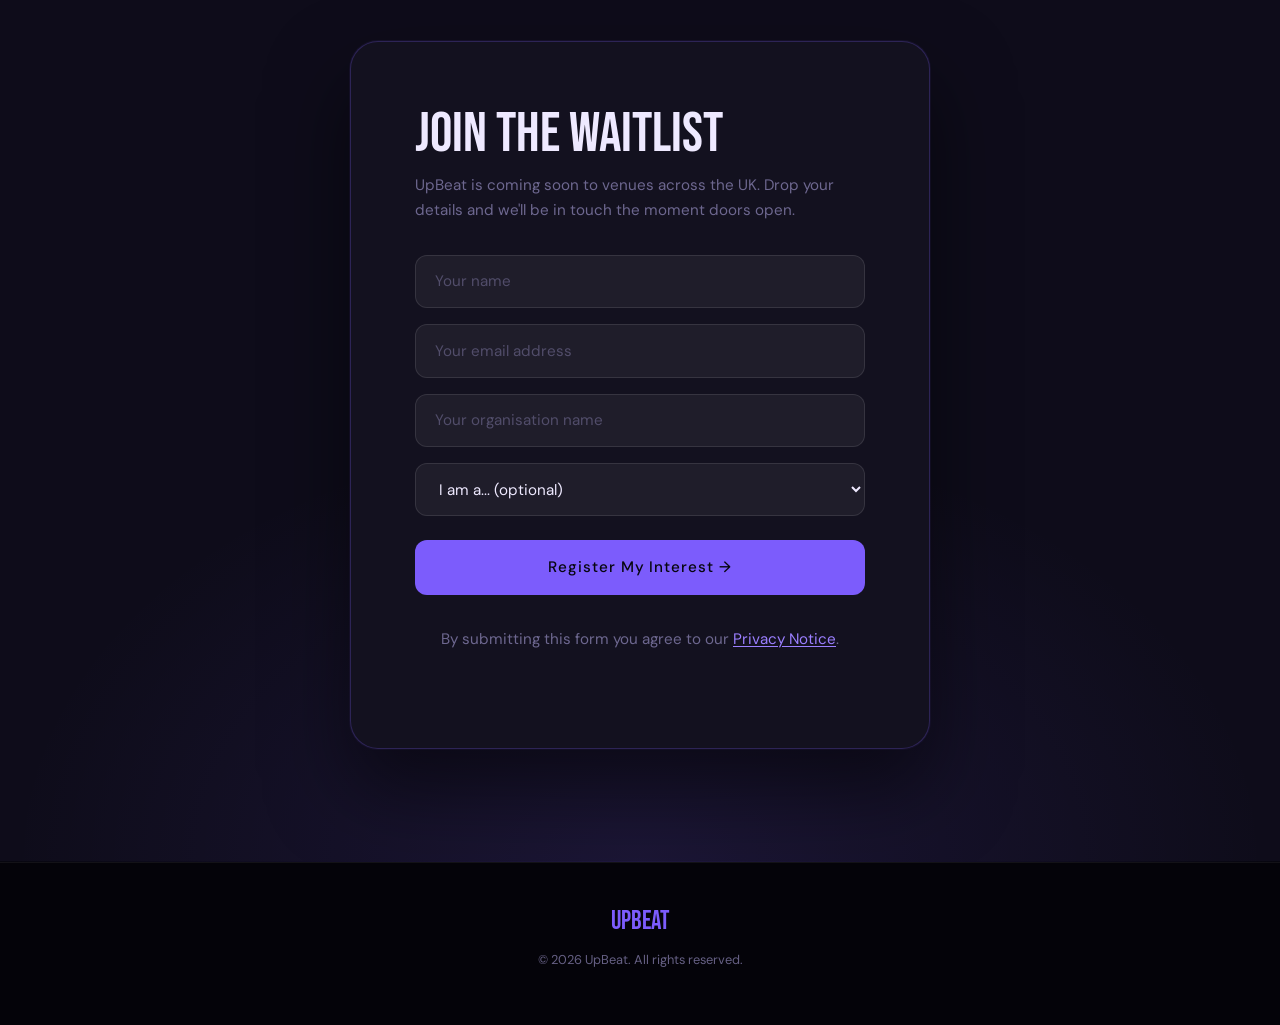
==== commit 7ccbdbcf: "Added app screenshot" ====
--- a/index.html
+++ b/index.html
@@ -86,7 +86,7 @@
                         <div style="position:relative;">
                             <div class="phone-glow"></div>
                             <div class="phone-mock">
-                                <img src="./app-screenshot.png" alt="UpBeat app screenshot" style="width:100%;height:100%;object-fit:cover;display:block;" />
+                                <img src="./images/iPhone 17 - 1.png" alt="UpBeat app screenshot" style="width:100%;height:100%;object-fit:cover;display:block;" />
                             </div>
                         </div>
                     </div>
